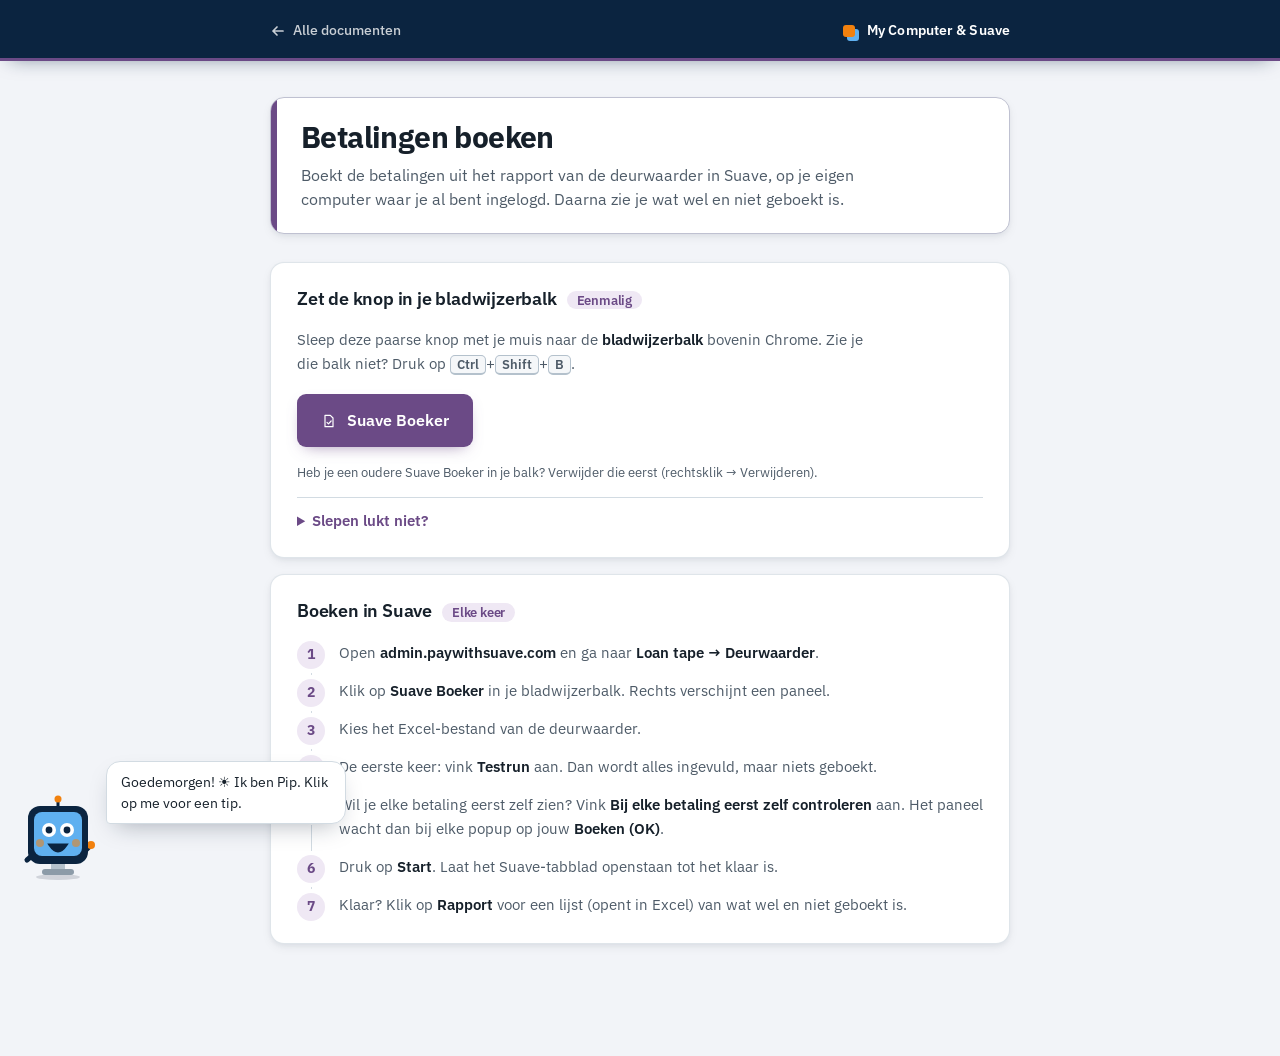
==== betalingen-boeken.html @ d3b6018f "Add Pip mascot, card tilt, search and keyboard shortcuts" ====
<!DOCTYPE html>
<html lang="nl">
<head>
<meta charset="UTF-8">
<meta name="viewport" content="width=device-width, initial-scale=1.0">
<title>Betalingen boeken</title>
<link rel="preconnect" href="https://fonts.googleapis.com">
<link rel="preconnect" href="https://fonts.gstatic.com" crossorigin>
<link href="https://fonts.googleapis.com/css2?family=IBM+Plex+Sans:wght@400;500;600;700&display=swap" rel="stylesheet">
<link rel="stylesheet" href="site.css">
<style>
  body{ --page-width:780px; }
  .section-title .tag{
    font-size:12.5px; font-weight:600; color:var(--tool);
    background:var(--tool-soft); border-radius:999px; padding:1px 10px;
  }
  .section p{ margin:0 0 12px; color:var(--ink-soft); line-height:1.6; max-width:64ch; }
  .section b{ color:var(--ink); font-weight:600; }
  kbd{ font-family:inherit; font-size:13px; font-weight:600; background:var(--surface-2); border:1px solid var(--line-strong); border-bottom-width:2px; border-radius:5px; padding:0 6px; }

  .bm{
    display:inline-flex; align-items:center; gap:10px;
    margin:6px 0 10px; padding:13px 22px;
    border-radius:var(--radius-sm);
    background:var(--tool); color:#fff;
    font-weight:600; font-size:15.5px; text-decoration:none;
    cursor:grab; border:2px dashed transparent;
    box-shadow:0 6px 16px -8px color-mix(in srgb, var(--tool) 70%, transparent);
  }
  .bm:hover{ border-color:#fff; outline:2px dashed var(--tool); outline-offset:2px; }
  .bm:active{ cursor:grabbing; }

  details{ margin-top:14px; border-top:1px solid var(--line); padding-top:12px; }
  summary{ cursor:pointer; font-size:14.5px; font-weight:600; color:var(--tool); }
  details ol{ margin-top:10px; }
  .ok{ color:var(--ok); font-weight:600; font-size:14px; margin-left:8px; }

  .steps{ list-style:none; counter-reset:s; margin:0; padding:0; }
  .steps > li{
    counter-increment:s; position:relative;
    padding:0 0 14px 42px; color:var(--ink-soft); line-height:1.6;
  }
  .steps > li::before{
    content:counter(s);
    position:absolute; left:0; top:0;
    width:28px; height:28px; border-radius:50%;
    display:flex; align-items:center; justify-content:center;
    font-size:13.5px; font-weight:700;
    color:var(--tool); background:var(--tool-soft);
  }
  .steps > li:not(:last-child)::after{
    content:""; position:absolute; left:13.5px; top:32px; bottom:4px; width:1px; background:var(--line);
  }
  .steps > li:last-child{ padding-bottom:0; }
  details ol{ padding-left:20px; color:var(--ink-soft); line-height:1.7; }
</style>
</head>
<body data-tool="payments">
<header class="app-bar">
  <div class="app-bar-inner">
    <a class="app-back" href="index.html"><svg width="16" height="16" viewBox="0 0 16 16" fill="none" aria-hidden="true"><path d="M13 8H3M3 8L7 4M3 8L7 12" stroke="currentColor" stroke-width="1.7" stroke-linecap="round" stroke-linejoin="round"/></svg>Alle documenten</a>
    <span class="app-brand"><span class="app-mark" aria-hidden="true"></span>My Computer &amp; Suave</span>
  </div>
</header>
<main class="page">
  <div class="page-head">
    <h1>Betalingen boeken</h1>
    <p>Boekt de betalingen uit het rapport van de deurwaarder in Suave, op je eigen computer waar je al bent ingelogd. Daarna zie je wat wel en niet geboekt is.</p>
  </div>

  <section class="section">
    <h2 class="section-title">Zet de knop in je bladwijzerbalk <span class="tag">Eenmalig</span></h2>
    <p>Sleep deze paarse knop met je muis naar de <b>bladwijzerbalk</b> bovenin Chrome. Zie je die balk niet? Druk op <kbd>Ctrl</kbd>+<kbd>Shift</kbd>+<kbd>B</kbd>.</p>
    <a class="bm" id="bm" href="javascript:(()%20%3D%3E%20%7B%0Aif%20(window.__suaveBooker)%20%7B%20window.__suaveBooker.show()%3B%20return%3B%20%7D%0Aconst%20sleep%20%3D%20ms%20%3D%3E%20new%20Promise(r%20%3D%3E%20setTimeout(r%2C%20ms))%3B%0Aconst%20vis%20%3D%20el%20%3D%3E%20%7B%0Aif%20(!el)%20return%20false%3B%0Aconst%20r%20%3D%20el.getBoundingClientRect()%3B%0Areturn%20r.width%20%3E%200%20%26%26%20r.height%20%3E%200%20%26%26%20getComputedStyle(el).visibility%20!%3D%3D%20%22hidden%22%3B%0A%7D%3B%0Aconst%20txt%20%3D%20el%20%3D%3E%20(el.innerText%20%7C%7C%20el.value%20%7C%7C%20%22%22).trim()%3B%0Aconst%20BTN%20%3D%20%22button%2C%20a.vs-button%2C%20.vs-button%2C%20%5Btype%3Dsubmit%5D%2C%20%5Brole%3Dbutton%5D%22%3B%0Aconst%20findBtn%20%3D%20(re%2C%20root%20%3D%20document)%20%3D%3E%20%5B...root.querySelectorAll(BTN)%5D.find(b%20%3D%3E%20vis(b)%20%26%26%20re.test(txt(b)))%3B%0Aconst%20findAny%20%3D%20(re%2C%20sel)%20%3D%3E%20%7B%0Aconst%20all%20%3D%20%5B...document.querySelectorAll(sel)%5D.filter(e%20%3D%3E%20vis(e)%20%26%26%20re.test(txt(e)))%3B%0Aconst%20deepest%20%3D%20all.find(e%20%3D%3E%20!all.some(o%20%3D%3E%20o%20!%3D%3D%20e%20%26%26%20e.contains(o)))%3B%0Areturn%20deepest%20%3F%20(deepest.closest(%22a%2C%20button%22)%20%7C%7C%20deepest)%20%3A%20null%3B%0A%7D%3B%0Aasync%20function%20waitFor(fn%2C%20timeout%20%3D%208000%2C%20every%20%3D%20250)%20%7B%0Aconst%20end%20%3D%20Date.now()%20%2B%20timeout%3B%0Awhile%20(Date.now()%20%3C%20end)%20%7B%20const%20v%20%3D%20fn()%3B%20if%20(v)%20return%20v%3B%20await%20sleep(every)%3B%20%7D%0Areturn%20null%3B%0A%7D%0Aconst%20valueSetter%20%3D%20Object.getOwnPropertyDescriptor(HTMLInputElement.prototype%2C%20%22value%22).set%3B%0Afunction%20setValue(el%2C%20v)%20%7B%0Ael.focus()%3B%0AvalueSetter.call(el%2C%20v)%3B%0Ael.dispatchEvent(new%20Event(%22input%22%2C%20%7B%20bubbles%3A%20true%20%7D))%3B%0Ael.dispatchEvent(new%20Event(%22change%22%2C%20%7B%20bubbles%3A%20true%20%7D))%3B%0A%7D%0Afunction%20pressKey(el%2C%20key)%20%7B%0Aconst%20code%20%3D%20key%20%3D%3D%3D%20%22Enter%22%20%3F%2013%20%3A%2027%3B%0Afor%20(const%20t%20of%20%5B%22keydown%22%2C%20%22keypress%22%2C%20%22keyup%22%5D)%0Ael.dispatchEvent(new%20KeyboardEvent(t%2C%20%7B%20key%2C%20code%3A%20key%2C%20keyCode%3A%20code%2C%20which%3A%20code%2C%20bubbles%3A%20true%20%7D))%3B%0A%7D%0Aconst%20money%20%3D%20a%20%3D%3E%20Number(a).toLocaleString(%22nl-NL%22%2C%20%7B%20minimumFractionDigits%3A%202%2C%20maximumFractionDigits%3A%202%20%7D)%3B%0Aconst%20esc%20%3D%20s%20%3D%3E%20String(s%20%3F%3F%20%22%22).replace(%2F%5B%26%3C%3E%22%5D%2Fg%2C%20c%20%3D%3E%20(%7B%20%22%26%22%3A%20%22%26amp%3B%22%2C%20%22%3C%22%3A%20%22%26lt%3B%22%2C%20%22%3E%22%3A%20%22%26gt%3B%22%2C%20&#x27;%22&#x27;%3A%20%22%26quot%3B%22%20%7D%5Bc%5D))%3B%0Aclass%20Fail%20extends%20Error%20%7B%20constructor(status%2C%20note)%20%7B%20super(note)%3B%20this.status%20%3D%20status%3B%20%7D%20%7D%0Aasync%20function%20inflate(bytes)%20%7B%0Aconst%20s%20%3D%20new%20Blob(%5Bbytes%5D).stream().pipeThrough(new%20DecompressionStream(%22deflate-raw%22))%3B%0Areturn%20new%20Uint8Array(await%20new%20Response(s).arrayBuffer())%3B%0A%7D%0Aasync%20function%20unzip(buf)%20%7B%0Aconst%20dv%20%3D%20new%20DataView(buf)%2C%20u8%20%3D%20new%20Uint8Array(buf)%2C%20td%20%3D%20new%20TextDecoder()%3B%0Alet%20e%20%3D%20-1%3B%0Afor%20(let%20i%20%3D%20buf.byteLength%20-%2022%3B%20i%20%3E%3D%20Math.max(0%2C%20buf.byteLength%20-%2065557)%3B%20i--)%0Aif%20(dv.getUint32(i%2C%20true)%20%3D%3D%3D%200x06054b50)%20%7B%20e%20%3D%20i%3B%20break%3B%20%7D%0Aif%20(e%20%3C%200)%20throw%20new%20Error(%22Dit%20is%20geen%20geldig%20Excel-bestand%20(.xlsx).%22)%3B%0Aconst%20count%20%3D%20dv.getUint16(e%20%2B%2010%2C%20true)%3B%0Alet%20off%20%3D%20dv.getUint32(e%20%2B%2016%2C%20true)%3B%0Aconst%20files%20%3D%20%7B%7D%3B%0Afor%20(let%20k%20%3D%200%3B%20k%20%3C%20count%3B%20k%2B%2B)%20%7B%0Aconst%20method%20%3D%20dv.getUint16(off%20%2B%2010%2C%20true)%2C%20csize%20%3D%20dv.getUint32(off%20%2B%2020%2C%20true)%3B%0Aconst%20nlen%20%3D%20dv.getUint16(off%20%2B%2028%2C%20true)%2C%20xlen%20%3D%20dv.getUint16(off%20%2B%2030%2C%20true)%2C%20clen%20%3D%20dv.getUint16(off%20%2B%2032%2C%20true)%3B%0Aconst%20loff%20%3D%20dv.getUint32(off%20%2B%2042%2C%20true)%3B%0Afiles%5Btd.decode(u8.subarray(off%20%2B%2046%2C%20off%20%2B%2046%20%2B%20nlen))%5D%20%3D%20%7B%20method%2C%20csize%2C%20loff%20%7D%3B%0Aoff%20%2B%3D%2046%20%2B%20nlen%20%2B%20xlen%20%2B%20clen%3B%0A%7D%0Areturn%20%7B%0Anames%3A%20Object.keys(files)%2C%0Aasync%20read(name)%20%7B%0Aconst%20f%20%3D%20files%5Bname%5D%3B%0Aif%20(!f)%20return%20null%3B%0Aconst%20start%20%3D%20f.loff%20%2B%2030%20%2B%20dv.getUint16(f.loff%20%2B%2026%2C%20true)%20%2B%20dv.getUint16(f.loff%20%2B%2028%2C%20true)%3B%0Aconst%20data%20%3D%20u8.subarray(start%2C%20start%20%2B%20f.csize)%3B%0Areturn%20td.decode(f.method%20%3D%3D%3D%200%20%3F%20data%20%3A%20await%20inflate(data))%3B%0A%7D%2C%0A%7D%3B%0A%7D%0Aconst%20xml%20%3D%20s%20%3D%3E%20new%20DOMParser().parseFromString(s%2C%20%22application%2Fxml%22)%3B%0Aconst%20colIndex%20%3D%20ref%20%3D%3E%20%7B%20let%20n%20%3D%200%3B%20for%20(const%20ch%20of%20ref.replace(%2F%5Cd%2B%2Fg%2C%20%22%22))%20n%20%3D%20n%20*%2026%20%2B%20ch.charCodeAt(0)%20-%2064%3B%20return%20n%20-%201%3B%20%7D%3B%0Aasync%20function%20readXlsx(file)%20%7B%0Aif%20(%2F%5C.xls%24%2Fi.test(file.name))%20throw%20new%20Error(%22Oud%20.xls-formaat%3A%20sla%20het%20bestand%20in%20Excel%20op%20als%20.xlsx.%22)%3B%0Aconst%20z%20%3D%20await%20unzip(await%20file.arrayBuffer())%3B%0Aconst%20ss%20%3D%20await%20z.read(%22xl%2FsharedStrings.xml%22)%3B%0Aconst%20strings%20%3D%20ss%20%3F%20%5B...xml(ss).getElementsByTagName(%22si%22)%5D.map(si%20%3D%3E%20%5B...si.getElementsByTagName(%22t%22)%5D.map(t%20%3D%3E%20t.textContent).join(%22%22))%20%3A%20%5B%5D%3B%0Aconst%20sheet%20%3D%20z.names.includes(%22xl%2Fworksheets%2Fsheet1.xml%22)%20%3F%20%22xl%2Fworksheets%2Fsheet1.xml%22%0A%3A%20z.names.filter(n%20%3D%3E%20%2F%5Exl%5C%2Fworksheets%5C%2Fsheet%5Cd%2B%5C.xml%24%2F.test(n)).sort()%5B0%5D%3B%0Aif%20(!sheet)%20throw%20new%20Error(%22Geen%20werkblad%20gevonden%20in%20dit%20bestand.%22)%3B%0Aconst%20rows%20%3D%20%5B%5D%3B%0Afor%20(const%20row%20of%20xml(await%20z.read(sheet)).getElementsByTagName(%22row%22))%20%7B%0Aconst%20vals%20%3D%20%5B%5D%3B%0Afor%20(const%20c%20of%20row.getElementsByTagName(%22c%22))%20%7B%0Aconst%20t%20%3D%20c.getAttribute(%22t%22)%2C%20v%20%3D%20c.getElementsByTagName(%22v%22)%5B0%5D%3B%0Alet%20val%20%3D%20null%3B%0Aif%20(t%20%3D%3D%3D%20%22s%22)%20val%20%3D%20strings%5BNumber(v%3F.textContent)%5D%20%3F%3F%20%22%22%3B%0Aelse%20if%20(t%20%3D%3D%3D%20%22inlineStr%22)%20val%20%3D%20%5B...c.getElementsByTagName(%22t%22)%5D.map(x%20%3D%3E%20x.textContent).join(%22%22)%3B%0Aelse%20if%20(t%20%3D%3D%3D%20%22str%22%20%7C%7C%20t%20%3D%3D%3D%20%22b%22%20%7C%7C%20t%20%3D%3D%3D%20%22e%22)%20val%20%3D%20v%20%3F%20v.textContent%20%3A%20null%3B%0Aelse%20if%20(v)%20val%20%3D%20Number(v.textContent)%3B%0Avals%5BcolIndex(c.getAttribute(%22r%22)%20%7C%7C%20%22A%22)%5D%20%3D%20val%3B%0A%7D%0Arows.push(vals)%3B%0A%7D%0Areturn%20rows%3B%0A%7D%0Aconst%20COLS%20%3D%20%7B%20dossier%3A%20%22Ons%20dossier%22%2C%20amount%3A%20%22Saldo%20af%20te%20dragen%22%2C%20date%3A%20%22Datum%20van%20betaling%22%2C%20name%3A%20%22Debiteur%22%2C%20ref%3A%20%22Uw%20referentie%22%20%7D%3B%0Aconst%20fmtDossier%20%3D%20v%20%3D%3E%20typeof%20v%20%3D%3D%3D%20%22number%22%20%3F%20v.toFixed(5)%20%3A%20String(v).trim()%3B%0Afunction%20fmtAmount(v)%20%7B%0Aif%20(typeof%20v%20%3D%3D%3D%20%22number%22)%20return%20v.toFixed(2)%3B%0Alet%20s%20%3D%20String(v).replace(%2FAWG%7C%E2%82%AC%7C%5Cs%2Fg%2C%20%22%22)%3B%0As%20%3D%20s.includes(%22%2C%22)%20%26%26%20s.includes(%22.%22)%20%3F%20s.replace(%2F%5C.%2Fg%2C%20%22%22).replace(%22%2C%22%2C%20%22.%22)%20%3A%20s.replace(%22%2C%22%2C%20%22.%22)%3B%0Aconst%20n%20%3D%20parseFloat(s)%3B%0Areturn%20isNaN(n)%20%3F%20null%20%3A%20n.toFixed(2)%3B%0A%7D%0Aconst%20fmtDate%20%3D%20v%20%3D%3E%20typeof%20v%20%3D%3D%3D%20%22number%22%0A%3F%20new%20Date(Date.UTC(1899%2C%2011%2C%2030)%20%2B%20Math.round(v)%20*%2086400000).toISOString().slice(0%2C%2010)%0A%3A%20(v%20%3D%3D%20null%20%3F%20%22%22%20%3A%20String(v))%3B%0Aasync%20function%20readPayments(file)%20%7B%0Aconst%20rows%20%3D%20await%20readXlsx(file)%3B%0Aconst%20h%20%3D%20rows.findIndex(r%20%3D%3E%20r%20%26%26%20r.some(c%20%3D%3E%20typeof%20c%20%3D%3D%3D%20%22string%22%20%26%26%20c.trim()%20%3D%3D%3D%20COLS.dossier))%3B%0Aif%20(h%20%3C%200)%20throw%20new%20Error(%60Kolom%20%22%24%7BCOLS.dossier%7D%22%20niet%20gevonden%20in%20dit%20bestand.%60)%3B%0Aconst%20head%20%3D%20rows%5Bh%5D.map(c%20%3D%3E%20(typeof%20c%20%3D%3D%3D%20%22string%22%20%3F%20c.trim()%20%3A%20c))%3B%0Aconst%20col%20%3D%20name%20%3D%3E%20head.indexOf(name)%3B%0Aif%20(col(COLS.amount)%20%3C%200)%20throw%20new%20Error(%60Kolom%20%22%24%7BCOLS.amount%7D%22%20niet%20gevonden%20in%20dit%20bestand.%60)%3B%0Aconst%20list%20%3D%20%5B%5D%3B%0Afor%20(const%20r%20of%20rows.slice(h%20%2B%201))%20%7B%0Aif%20(!r)%20continue%3B%0Aconst%20d%20%3D%20r%5Bcol(COLS.dossier)%5D%2C%20a%20%3D%20r%5Bcol(COLS.amount)%5D%3B%0Aif%20(d%20%3D%3D%20null%20%7C%7C%20d%20%3D%3D%3D%20%22%22%20%7C%7C%20a%20%3D%3D%20null%20%7C%7C%20a%20%3D%3D%3D%20%22%22)%20continue%3B%20%20%20%20%20%20%2F%2F%20slaat%20de%20TOTAAL-regel%20over%0Aconst%20amount%20%3D%20fmtAmount(a)%3B%0Aif%20(amount%20%3D%3D%3D%20null)%20continue%3B%0Alist.push(%7B%0Adossier%3A%20fmtDossier(d)%2C%20amount%2C%20date%3A%20fmtDate(r%5Bcol(COLS.date)%5D)%2C%0Aname%3A%20r%5Bcol(COLS.name)%5D%20%7C%7C%20%22%22%2C%20ref%3A%20r%5Bcol(COLS.ref)%5D%20%7C%7C%20%22%22%2C%20status%3A%20%22pending%22%2C%20note%3A%20%22%22%2C%0A%7D)%3B%0A%7D%0Aif%20(!list.length)%20throw%20new%20Error(%22Geen%20betalingen%20gevonden%20in%20dit%20bestand.%22)%3B%0Areturn%20list%3B%0A%7D%0Aconst%20SEARCH%20%3D%20%22input%5Bplaceholder%3D&#x27;Search&#x27;%20i%5D%2C%20input%5Bplaceholder%3D&#x27;Zoeken&#x27;%20i%5D%2C%20header.header-table%20.vs-con-input%20input%22%3B%0Aconst%20DIALOG%20%3D%20%22.vs-popup%2C%20.vs-dialog%2C%20%5Brole%3Ddialog%5D%2C%20.modal-dialog%22%3B%0Aconst%20listReady%20%3D%20()%20%3D%3E%0A%5B...document.querySelectorAll(%22h1%2C%20h2%2C%20h3%2C%20h4%2C%20h5%2C%20h6%2C%20div%2C%20span%2C%20p%22)%5D.some(e%20%3D%3E%20vis(e)%20%26%26%20%2F%5E%5Cs*deurwaarder%20list%5Cs*%24%2Fi.test(e.innerText%20%7C%7C%20%22%22))%0A%26%26%20%5B...document.querySelectorAll(SEARCH)%5D.some(vis)%3B%0Aconst%20searchBox%20%3D%20()%20%3D%3E%20%5B...document.querySelectorAll(SEARCH)%5D.find(vis)%3B%0Aconst%20openDialog%20%3D%20()%20%3D%3E%20%5B...document.querySelectorAll(DIALOG)%5D.filter(vis).pop()%3B%0Aasync%20function%20ensureList()%20%7B%0Aif%20(listReady())%20return%3B%0Alet%20tab%20%3D%20findBtn(%2F%5Edeurwaarder%24%2Fi)%20%7C%7C%20findAny(%2F%5Edeurwaarder%24%2Fi%2C%20%22a%2C%20li%2C%20%5Brole%3Dtab%5D%22)%3B%0Aif%20(!tab)%20%7B%0Aconst%20loan%20%3D%20findAny(%2F%5Eloan%20tape%24%2Fi%2C%20%22a%2C%20li%2C%20button%2C%20span%22)%3B%0Aif%20(loan)%20%7B%20loan.click()%3B%20await%20sleep(1500)%3B%20%7D%0Atab%20%3D%20await%20waitFor(()%20%3D%3E%20findBtn(%2F%5Edeurwaarder%24%2Fi)%20%7C%7C%20findAny(%2F%5Edeurwaarder%24%2Fi%2C%20%22a%2C%20li%2C%20%5Brole%3Dtab%5D%22)%2C%205000)%3B%0A%7D%0Aif%20(tab)%20%7B%20tab.click()%3B%20if%20(await%20waitFor(listReady%2C%208000%2C%20400))%20return%3B%20%7D%0Athrow%20new%20Fail(%22stop%22%2C%20%22De%20Deurwaarder-lijst%20staat%20niet%20open.%20Open%20in%20Suave%3A%20Loan%20tape%20%E2%86%92%20Deurwaarder%2C%20en%20druk%20opnieuw%20op%20Start.%22)%3B%0A%7D%0Aasync%20function%20chooseList(name)%20%7B%0Aconst%20b%20%3D%20findBtn(name%20%3D%3D%3D%20%22Suave%22%20%3F%20%2F%5Esuave%24%2Fi%20%3A%20%2F%5Emy%5Cs*co%5Bmn%5Dputer%24%2Fi)%3B%0Aif%20(!b)%20return%20false%3B%0Ab.click()%3B%0Aawait%20sleep(1500)%3B%0Areturn%20true%3B%0A%7D%0Afunction%20matchRows(d)%20%7B%0Aconst%20re%20%3D%20new%20RegExp(%60(%5E%7C%5B%5E0-9A-Za-z%5D)%24%7Bd.replace(%2F%5B.*%2B%3F%5E%24%7B%7D()%7C%5B%5C%5D%5C%5C%5D%2Fg%2C%20%22%5C%5C%24%26%22)%7D(%24%7C%5B%5E0-9A-Za-z%5D)%60)%3B%0Areturn%20%5B...document.querySelectorAll(%22tbody%20tr%22)%5D.filter(r%20%3D%3E%20vis(r)%20%26%26%20re.test(r.innerText))%3B%0A%7D%0Aasync%20function%20search(d)%20%7B%0Aconst%20box%20%3D%20searchBox()%3B%0Aif%20(!box)%20return%20-1%3B%0AsetValue(box%2C%20d)%3B%0ApressKey(box%2C%20%22Enter%22)%3B%0Aconst%20sb%20%3D%20findBtn(%2F%5E(search%7Czoeken)%24%2Fi)%3B%0Aif%20(sb)%20sb.click()%3B%0Aif%20(!(await%20waitFor(()%20%3D%3E%20matchRows(d).length%2C%208000%2C%20400)))%20return%200%3B%0Aawait%20sleep(500)%3B%0Areturn%20matchRows(d).length%3B%0A%7D%0Aasync%20function%20closeDialog(dlg)%20%7B%0ApressKey(document.activeElement%20%7C%7C%20document.body%2C%20%22Escape%22)%3B%0ApressKey(document%2C%20%22Escape%22)%3B%0Aawait%20sleep(300)%3B%0Aif%20(vis(dlg))%20%7B%0Aconst%20c%20%3D%20findBtn(%2F%5E(cancel%7Cannuleren%7Csluiten%7Cclose)%24%2Fi%2C%20dlg)%20%7C%7C%20dlg.querySelector(%22.vs-popup--close%2C%20.close%2C%20%5Baria-label%3DClose%5D%22)%3B%0Aif%20(c)%20c.click()%3B%0A%7D%0Aawait%20waitFor(()%20%3D%3E%20!vis(dlg)%2C%204000)%3B%0A%7D%0Aasync%20function%20bookOne(p%2C%20opts)%20%7B%0Aawait%20ensureList()%3B%0Alet%20n%20%3D%200%2C%20where%20%3D%20%22%22%3B%0Afor%20(const%20list%20of%20%5B%22Suave%22%2C%20%22Myconputer%22%5D)%20%7B%0Aconst%20switched%20%3D%20await%20chooseList(list)%3B%0Aif%20(!switched%20%26%26%20list%20%3D%3D%3D%20%22Myconputer%22)%20break%3B%0An%20%3D%20await%20search(p.dossier)%3B%0Aif%20(n%20%3D%3D%3D%20-1)%20throw%20new%20Fail(%22failed%22%2C%20%22Zoekvak%20van%20de%20Deurwaarder-lijst%20niet%20gevonden%22)%3B%0Aif%20(n%20%3E%200)%20%7B%20where%20%3D%20list%3B%20break%3B%20%7D%0A%7D%0Aif%20(!n)%20throw%20new%20Fail(%22not_found%22%2C%20%60Niet%20gevonden%20in%20Suave%20en%20Myconputer%20(gezocht%20op%20%24%7Bp.dossier%7D)%60)%3B%0Aif%20(n%20%3E%201)%20throw%20new%20Fail(%22failed%22%2C%20%60%24%7Bn%7D%20regels%20gevonden%20voor%20%24%7Bp.dossier%7D%20in%20%24%7Bwhere%7D%2C%20niet%20geboekt%20om%20fouten%20te%20voorkomen%60)%3B%0Aconst%20row%20%3D%20matchRows(p.dossier)%5B0%5D%3B%0Aconst%20add%20%3D%20findBtn(%2F%5E(add%7Ctoevoegen%7C%5C%2B)%24%2Fi%2C%20row)%3B%0Aif%20(!add)%20throw%20new%20Fail(%22failed%22%2C%20%60Gevonden%20in%20%24%7Bwhere%7D%2C%20maar%20de%20add-knop%20niet%60)%3B%0Aconst%20before%20%3D%20openDialog()%3B%0Aadd.click()%3B%0Aconst%20dlg%20%3D%20await%20waitFor(()%20%3D%3E%20%7B%20const%20d%20%3D%20openDialog()%3B%20return%20d%20%26%26%20d%20!%3D%3D%20before%20%3F%20d%20%3A%20null%3B%20%7D%2C%208000)%3B%0Aif%20(!dlg)%20throw%20new%20Fail(%22failed%22%2C%20%60Op%20add%20geklikt%20(%24%7Bwhere%7D)%2C%20maar%20er%20kwam%20geen%20popup%60)%3B%0Aawait%20sleep(300)%3B%0Aconst%20input%20%3D%20%5B...dlg.querySelectorAll(%22input%22)%5D.find(i%20%3D%3E%20vis(i)%20%26%26%20!%2Fcheckbox%7Cradio%7Chidden%7Cfile%7Cbutton%7Csubmit%2Fi.test(i.type))%3B%0Aif%20(!input)%20%7B%20await%20closeDialog(dlg)%3B%20throw%20new%20Fail(%22failed%22%2C%20%22Popup%20geopend%2C%20maar%20geen%20bedragveld%20gevonden%22)%3B%20%7D%0Aconst%20amount%20%3D%20(input.type%20%7C%7C%20%22%22).toLowerCase()%20%3D%3D%3D%20%22number%22%20%3F%20p.amount%20%3A%20p.amount.replace(%22.%22%2C%20%22%2C%22)%3B%0AsetValue(input%2C%20amount)%3B%0Aawait%20sleep(300)%3B%0Aif%20(opts.dryRun)%20%7B%20await%20sleep(700)%3B%20await%20closeDialog(dlg)%3B%20return%20%7B%20status%3A%20%22test%22%2C%20note%3A%20%60Ingevuld%20in%20%24%7Bwhere%7D%20(%24%7Bamount%7D)%2C%20OK%20niet%20gedrukt%60%20%7D%3B%20%7D%0Aif%20(opts.confirmEach)%20%7B%0Aconst%20choice%20%3D%20await%20askConfirm(p%2C%20where%2C%20amount)%3B%0Aif%20(choice%20%3D%3D%3D%20%22skip%22)%20%7B%20await%20closeDialog(dlg)%3B%20return%20%7B%20status%3A%20%22failed%22%2C%20note%3A%20%22Overgeslagen%20door%20jou%22%20%7D%3B%20%7D%0Aif%20(choice%20%3D%3D%3D%20%22stop%22)%20%7B%20await%20closeDialog(dlg)%3B%20throw%20new%20Fail(%22stop%22%2C%20%22Gestopt%22)%3B%20%7D%0Aif%20(!vis(dlg))%20return%20%7B%20status%3A%20%22check%22%2C%20note%3A%20%22De%20popup%20was%20al%20gesloten.%20Controleer%20dit%20dossier%20in%20Suave.%22%20%7D%3B%0A%7D%0Aconst%20ok%20%3D%20findBtn(%2F%5Eok%24%2Fi%2C%20dlg)%20%7C%7C%20dlg.querySelector(%22.vs-dialog-accept-button%22)%3B%0Aif%20(!ok)%20throw%20new%20Fail(%22failed%22%2C%20%22Bedrag%20ingevuld%2C%20maar%20de%20OK-knop%20niet%20gevonden%20(popup%20staat%20nog%20open)%22)%3B%0Aok.click()%3B%0Aif%20(!(await%20waitFor(()%20%3D%3E%20!vis(dlg)%2C%2010000)))%20return%20%7B%20status%3A%20%22check%22%2C%20note%3A%20%22OK%20geklikt%2C%20maar%20de%20popup%20bleef%20open.%20Controleer%20dit%20dossier%20in%20Suave.%22%20%7D%3B%0Aawait%20sleep(600)%3B%0Areturn%20%7B%20status%3A%20%22booked%22%2C%20note%3A%20%60Geboekt%20in%20%24%7Bwhere%7D%60%20%7D%3B%0A%7D%0Aconst%20host%20%3D%20document.createElement(%22div%22)%3B%0Ahost.id%20%3D%20%22suave-booker-host%22%3B%0Ahost.style.cssText%20%3D%20%22position%3Afixed%3Btop%3A12px%3Bright%3A12px%3Bz-index%3A2147483647%3B%22%3B%0Aconst%20root%20%3D%20host.attachShadow(%7B%20mode%3A%20%22open%22%20%7D)%3B%0Adocument.body.appendChild(host)%3B%0Aroot.innerHTML%20%3D%20%60%0A%3Cstyle%3E%0A*%7Bbox-sizing%3Aborder-box%7D%0A.panel%7Bwidth%3A380px%3Bmax-height%3Acalc(100vh%20-%2024px)%3Bdisplay%3Aflex%3Bflex-direction%3Acolumn%3Bbackground%3A%23FFFDF6%3Bcolor%3A%23232A3B%3B%0Aborder%3A1px%20solid%20%23DED2AE%3Bborder-radius%3A10px%3Bbox-shadow%3A0%2018px%2040px%20-16px%20rgba(35%2C42%2C59%2C.45)%3B%0Afont%3A14px%2F1.45%20-apple-system%2CBlinkMacSystemFont%2C%22Segoe%20UI%22%2CRoboto%2Csans-serif%3Boverflow%3Ahidden%7D%0A.head%7Bdisplay%3Aflex%3Balign-items%3Acenter%3Bjustify-content%3Aspace-between%3Bpadding%3A12px%2014px%3Bbackground%3A%236B4A86%3Bcolor%3A%23FFFDF6%7D%0A.head%20b%7Bfont-family%3AGeorgia%2Cserif%3Bfont-size%3A16px%7D%0A.head%20button%7Bbackground%3Atransparent%3Bborder%3A0%3Bcolor%3A%23FFFDF6%3Bfont-size%3A18px%3Bcursor%3Apointer%3Bpadding%3A0%206px%3Bline-height%3A1%7D%0A.body%7Bpadding%3A14px%3Boverflow%3Aauto%7D%0A.min%20.body%7Bdisplay%3Anone%7D%0Alabel.file%7Bdisplay%3Ablock%3Bborder%3A2px%20dashed%20%23DED2AE%3Bborder-radius%3A8px%3Bpadding%3A14px%3Btext-align%3Acenter%3Bcursor%3Apointer%7D%0Alabel.file%3Ahover%7Bborder-color%3A%236B4A86%3Bbackground%3A%23EEE7F3%7D%0Alabel.file%20input%7Bposition%3Aabsolute%3Bwidth%3A1px%3Bheight%3A1px%3Bopacity%3A0%7D%0A.sub%7Bcolor%3A%235B6178%3Bfont-size%3A12.5px%7D%0A.opts%7Bmargin%3A12px%200%3Bdisplay%3Agrid%3Bgap%3A6px%7D%0A.opts%20label%7Bdisplay%3Aflex%3Bgap%3A8px%3Balign-items%3Acenter%3Bfont-size%3A13.5px%7D%0A.opts%20input%7Baccent-color%3A%236B4A86%3Bwidth%3A16px%3Bheight%3A16px%7D%0A.btns%7Bdisplay%3Aflex%3Bgap%3A8px%7D%0A.btn%7Bflex%3A1%3Bfont%3Ainherit%3Bfont-weight%3A700%3Bborder-radius%3A6px%3Bpadding%3A9px%2012px%3Bcursor%3Apointer%3Bborder%3A1px%20solid%20%236B4A86%3Bbackground%3A%236B4A86%3Bcolor%3A%23FFFDF6%7D%0A.btn.ghost%7Bbackground%3Atransparent%3Bcolor%3A%236B4A86%7D%0A.btn%3Adisabled%7Bopacity%3A.4%3Bcursor%3Anot-allowed%7D%0A.msg%7Bmargin-top%3A10px%3Bpadding%3A9px%2011px%3Bborder-radius%3A6px%3Bbackground%3A%23F6E6E1%3Bcolor%3A%23B0472E%3Bfont-weight%3A600%3Bfont-size%3A13px%7D%0A.ask%7Bmargin-top%3A12px%3Bpadding%3A12px%3Bborder%3A2px%20solid%20%236B4A86%3Bborder-radius%3A8px%3Bbackground%3A%23EEE7F3%7D%0A.ask%20p%7Bmargin%3A0%200%2010px%7D%0A.state%7Bmargin%3A14px%200%206px%3Bfont-weight%3A600%7D%0A.bar%7Bdisplay%3Aflex%3Bheight%3A8px%3Bborder-radius%3A4px%3Boverflow%3Ahidden%3Bbackground%3A%23E7DFC7%3Bmargin-bottom%3A8px%7D%0A.bar%20i%7Bdisplay%3Ablock%3Bheight%3A100%25%7D%0A.counts%7Bdisplay%3Aflex%3Bgap%3A10px%3Bflex-wrap%3Awrap%3Bfont-size%3A12.5px%3Bmargin-bottom%3A8px%7D%0A.dot%7Bwidth%3A9px%3Bheight%3A9px%3Bborder-radius%3A50%25%3Bdisplay%3Ainline-block%3Bmargin-right%3A4px%7D%0A.rows%7Bborder%3A1px%20solid%20%23DED2AE%3Bborder-radius%3A8px%3Bbackground%3A%23fff%3Bmax-height%3A300px%3Boverflow%3Aauto%7D%0A.row%7Bpadding%3A7px%2010px%3Bborder-bottom%3A1px%20solid%20%23EFE8D3%3Bfont-size%3A12.5px%7D%0A.row%3Alast-child%7Bborder-bottom%3A0%7D%0A.row.now%7Bbackground%3A%23EEE7F3%7D%0A.top%7Bdisplay%3Aflex%3Bjustify-content%3Aspace-between%3Bgap%3A8px%7D%0A.pill%7Bfont-weight%3A700%3Bwhite-space%3Anowrap%7D%0A.note%7Bcolor%3A%235B6178%7D%0A%3Afocus-visible%7Boutline%3A3px%20solid%20%239DC1DD%3Boutline-offset%3A2px%7D%0A%3C%2Fstyle%3E%0A%3Cdiv%20class%3D%22panel%22%20id%3D%22panel%22%3E%0A%3Cdiv%20class%3D%22head%22%3E%3Cb%3EBetalingen%20boeken%3C%2Fb%3E%3Cspan%3E%3Cbutton%20id%3D%22min%22%20title%3D%22Klein%20maken%22%20aria-label%3D%22Klein%20maken%22%3E%E2%80%93%3C%2Fbutton%3E%3Cbutton%20id%3D%22close%22%20title%3D%22Sluiten%22%20aria-label%3D%22Sluiten%22%3E%C3%97%3C%2Fbutton%3E%3C%2Fspan%3E%3C%2Fdiv%3E%0A%3Cdiv%20class%3D%22body%22%3E%0A%3Clabel%20class%3D%22file%22%3E%3Cinput%20type%3D%22file%22%20id%3D%22file%22%20accept%3D%22.xlsx%22%3E%3Cb%20id%3D%22fileLabel%22%3EKies%20het%20Excel-bestand%3C%2Fb%3E%3Cdiv%20class%3D%22sub%22%20id%3D%22fileSub%22%3EKolommen%3A%20Ons%20dossier%20en%20Saldo%20af%20te%20dragen%3C%2Fdiv%3E%3C%2Flabel%3E%0A%3Cdiv%20class%3D%22opts%22%3E%0A%3Clabel%3E%3Cinput%20type%3D%22checkbox%22%20id%3D%22dry%22%3E%20Testrun%3A%20bedrag%20invullen%2C%20niet%20op%20OK%20drukken%3C%2Flabel%3E%0A%3Clabel%3E%3Cinput%20type%3D%22checkbox%22%20id%3D%22confirm%22%3E%20Bij%20elke%20betaling%20eerst%20zelf%20controleren%3C%2Flabel%3E%0A%3C%2Fdiv%3E%0A%3Cdiv%20class%3D%22btns%22%3E%3Cbutton%20class%3D%22btn%22%20id%3D%22start%22%20disabled%3EStart%3C%2Fbutton%3E%3Cbutton%20class%3D%22btn%20ghost%22%20id%3D%22stop%22%20hidden%3EStoppen%3C%2Fbutton%3E%3Cbutton%20class%3D%22btn%20ghost%22%20id%3D%22report%22%20hidden%3ERapport%3C%2Fbutton%3E%3C%2Fdiv%3E%0A%3Cdiv%20class%3D%22msg%22%20id%3D%22msg%22%20hidden%3E%3C%2Fdiv%3E%0A%3Cdiv%20class%3D%22ask%22%20id%3D%22ask%22%20hidden%3E%3Cp%20id%3D%22askText%22%3E%3C%2Fp%3E%3Cdiv%20class%3D%22btns%22%3E%3Cbutton%20class%3D%22btn%22%20id%3D%22askOk%22%3EBoeken%20(OK)%3C%2Fbutton%3E%3Cbutton%20class%3D%22btn%20ghost%22%20id%3D%22askSkip%22%3EOverslaan%3C%2Fbutton%3E%3Cbutton%20class%3D%22btn%20ghost%22%20id%3D%22askStop%22%3EStop%3C%2Fbutton%3E%3C%2Fdiv%3E%3C%2Fdiv%3E%0A%3Cdiv%20id%3D%22results%22%20hidden%3E%0A%3Cdiv%20class%3D%22state%22%20id%3D%22state%22%3E%3C%2Fdiv%3E%0A%3Cdiv%20class%3D%22bar%22%20id%3D%22bar%22%3E%3C%2Fdiv%3E%0A%3Cdiv%20class%3D%22counts%22%20id%3D%22counts%22%3E%3C%2Fdiv%3E%0A%3Cdiv%20class%3D%22rows%22%20id%3D%22rows%22%3E%3C%2Fdiv%3E%0A%3C%2Fdiv%3E%0A%3C%2Fdiv%3E%0A%3C%2Fdiv%3E%60%3B%0Aconst%20%24%20%3D%20id%20%3D%3E%20root.getElementById(id)%3B%0Aconst%20STATUS%20%3D%20%7B%0Apending%3A%20%5B%22Wacht%22%2C%20%22%238a8f9e%22%5D%2C%20busy%3A%20%5B%22Bezig%E2%80%A6%22%2C%20%22%236B4A86%22%5D%2C%20booked%3A%20%5B%22Geboekt%22%2C%20%22%232E7D6B%22%5D%2C%20test%3A%20%5B%22Test%20OK%22%2C%20%22%232E7D6B%22%5D%2C%0Anot_found%3A%20%5B%22Niet%20gevonden%22%2C%20%22%23B0472E%22%5D%2C%20failed%3A%20%5B%22Niet%20geboekt%22%2C%20%22%23B0472E%22%5D%2C%20check%3A%20%5B%22Controleren%22%2C%20%22%231f6fa8%22%5D%2C%0A%7D%3B%0Aconst%20GROUPS%20%3D%20%5B%5B%22Geboekt%22%2C%20%5B%22booked%22%2C%20%22test%22%5D%2C%20%22%232E7D6B%22%5D%2C%20%5B%22Niet%20geboekt%22%2C%20%5B%22not_found%22%2C%20%22failed%22%5D%2C%20%22%23B0472E%22%5D%2C%20%5B%22Controleren%22%2C%20%5B%22check%22%5D%2C%20%22%231f6fa8%22%5D%5D%3B%0Alet%20payments%20%3D%20%5B%5D%2C%20fileName%20%3D%20%22%22%2C%20running%20%3D%20false%2C%20stopAsked%20%3D%20false%2C%20state%20%3D%20%22%22%3B%0Afunction%20render()%20%7B%0A%24(%22results%22).hidden%20%3D%20!payments.length%3B%0Aconst%20done%20%3D%20payments.filter(p%20%3D%3E%20!%5B%22pending%22%2C%20%22busy%22%5D.includes(p.status)).length%3B%0Aconst%20total%20%3D%20payments.reduce((s%2C%20p)%20%3D%3E%20s%20%2B%20Number(p.amount)%2C%200)%3B%0A%24(%22state%22).textContent%20%3D%20%60%24%7Bdone%7D%20van%20%24%7Bpayments.length%7D%20verwerkt.%20%24%7Bstate%7D%60%3B%0A%24(%22bar%22).innerHTML%20%3D%20GROUPS.map((%5B%2C%20st%2C%20c%5D)%20%3D%3E%20%60%3Ci%20style%3D%22width%3A%24%7B100%20*%20payments.filter(p%20%3D%3E%20st.includes(p.status)).length%20%2F%20payments.length%7D%25%3Bbackground%3A%24%7Bc%7D%22%3E%3C%2Fi%3E%60).join(%22%22)%3B%0A%24(%22counts%22).innerHTML%20%3D%20%60%3Cspan%3ETotaal%20AWG%20%24%7Bmoney(total)%7D%3C%2Fspan%3E%60%20%2B%20GROUPS.map((%5Bl%2C%20st%2C%20c%5D)%20%3D%3E%20%7B%0Aconst%20n%20%3D%20payments.filter(p%20%3D%3E%20st.includes(p.status)).length%3B%0Areturn%20n%20%7C%7C%20l%20!%3D%3D%20%22Controleren%22%20%3F%20%60%3Cspan%3E%3Ci%20class%3D%22dot%22%20style%3D%22background%3A%24%7Bc%7D%22%3E%3C%2Fi%3E%24%7Bl%7D%20%24%7Bn%7D%3C%2Fspan%3E%60%20%3A%20%22%22%3B%0A%7D).join(%22%22)%3B%0A%24(%22rows%22).innerHTML%20%3D%20payments.map(p%20%3D%3E%20%60%3Cdiv%20class%3D%22row%20%24%7Bp.status%20%3D%3D%3D%20%22busy%22%20%3F%20%22now%22%20%3A%20%22%22%7D%22%3E%3Cdiv%20class%3D%22top%22%3E%0A%3Cspan%3E%3Cb%3E%24%7Besc(p.dossier)%7D%3C%2Fb%3E%20%24%7Besc(p.name)%7D%3C%2Fspan%3E%3Cspan%3E%24%7Bmoney(p.amount)%7D%3C%2Fspan%3E%3C%2Fdiv%3E%0A%3Cdiv%20class%3D%22top%22%3E%3Cspan%20class%3D%22note%22%3E%24%7Besc(p.note)%7D%3C%2Fspan%3E%3Cspan%20class%3D%22pill%22%20style%3D%22color%3A%24%7BSTATUS%5Bp.status%5D%5B1%5D%7D%22%3E%24%7BSTATUS%5Bp.status%5D%5B0%5D%7D%3C%2Fspan%3E%3C%2Fdiv%3E%3C%2Fdiv%3E%60).join(%22%22)%3B%0Aconst%20busy%20%3D%20root.querySelector(%22.row.now%22)%3B%0Aif%20(busy)%20busy.scrollIntoView(%7B%20block%3A%20%22nearest%22%20%7D)%3B%0A%7D%0Aconst%20showMsg%20%3D%20t%20%3D%3E%20%7B%20%24(%22msg%22).textContent%20%3D%20t%3B%20%24(%22msg%22).hidden%20%3D%20!t%3B%20%7D%3B%0Alet%20decide%20%3D%20null%3B%0Afunction%20askConfirm(p%2C%20where%2C%20amount)%20%7B%0A%24(%22askText%22).innerHTML%20%3D%20%60Kijk%20naar%20de%20popup%20in%20Suave%3A%3Cbr%3E%3Cb%3E%24%7Besc(amount)%7D%3C%2Fb%3E%20voor%20%3Cb%3E%24%7Besc(p.dossier)%7D%3C%2Fb%3E%20%24%7Besc(p.name)%7D%20(%24%7Bwhere%7D).%3Cbr%3EKlopt%20het%3F%20Je%20kunt%20het%20bedrag%20in%20Suave%20ook%20nog%20aanpassen.%60%3B%0A%24(%22ask%22).hidden%20%3D%20false%3B%0A%24(%22askOk%22).focus()%3B%0Areturn%20new%20Promise(res%20%3D%3E%20%7B%20decide%20%3D%20v%20%3D%3E%20%7B%20decide%20%3D%20null%3B%20%24(%22ask%22).hidden%20%3D%20true%3B%20res(v)%3B%20%7D%3B%20%7D)%3B%0A%7D%0A%24(%22askOk%22).onclick%20%3D%20()%20%3D%3E%20decide%20%26%26%20decide(%22ok%22)%3B%0A%24(%22askSkip%22).onclick%20%3D%20()%20%3D%3E%20decide%20%26%26%20decide(%22skip%22)%3B%0A%24(%22askStop%22).onclick%20%3D%20()%20%3D%3E%20decide%20%26%26%20decide(%22stop%22)%3B%0A%24(%22file%22).onchange%20%3D%20async%20e%20%3D%3E%20%7B%0Aconst%20f%20%3D%20e.target.files%5B0%5D%3B%0Aif%20(!f%20%7C%7C%20running)%20return%3B%0AshowMsg(%22%22)%3B%0Atry%20%7B%0Apayments%20%3D%20await%20readPayments(f)%3B%0AfileName%20%3D%20f.name%3B%0A%24(%22fileLabel%22).textContent%20%3D%20f.name%3B%0A%24(%22fileSub%22).textContent%20%3D%20%60%24%7Bpayments.length%7D%20betalingen.%20Klik%20om%20een%20ander%20bestand%20te%20kiezen.%60%3B%0A%24(%22start%22).disabled%20%3D%20false%3B%20%24(%22report%22).hidden%20%3D%20true%3B%0Astate%20%3D%20%22Klaar%20om%20te%20starten.%22%3B%0Arender()%3B%0A%7D%20catch%20(err)%20%7B%20payments%20%3D%20%5B%5D%3B%20render()%3B%20%24(%22start%22).disabled%20%3D%20true%3B%20showMsg(err.message)%3B%20%7D%0A%7D%3B%0A%24(%22start%22).onclick%20%3D%20async%20()%20%3D%3E%20%7B%0Aif%20(!payments.length%20%7C%7C%20running)%20return%3B%0Aconst%20opts%20%3D%20%7B%20dryRun%3A%20%24(%22dry%22).checked%2C%20confirmEach%3A%20%24(%22confirm%22).checked%20%7D%3B%0Aif%20(!opts.dryRun%20%26%26%20!opts.confirmEach%20%26%26%20!confirm(%60%24%7Bpayments.length%7D%20betalingen%20boeken%20in%20Suave%3F%60))%20return%3B%0AshowMsg(%22%22)%3B%20running%20%3D%20true%3B%20stopAsked%20%3D%20false%3B%0A%24(%22start%22).disabled%20%3D%20true%3B%20%24(%22stop%22).hidden%20%3D%20false%3B%20%24(%22report%22).hidden%20%3D%20true%3B%20%24(%22file%22).disabled%20%3D%20true%3B%0Apayments.forEach(p%20%3D%3E%20%7B%20if%20(!%5B%22booked%22%2C%20%22check%22%5D.includes(p.status))%20%7B%20p.status%20%3D%20%22pending%22%3B%20p.note%20%3D%20%22%22%3B%20%7D%20%7D)%3B%0Atry%20%7B%0Afor%20(const%20p%20of%20payments)%20%7B%0Aif%20(stopAsked)%20break%3B%0Aif%20(p.status%20!%3D%3D%20%22pending%22)%20continue%3B%0Ap.status%20%3D%20%22busy%22%3B%20state%20%3D%20%60%24%7Bopts.dryRun%20%3F%20%22Testen%22%20%3A%20%22Boeken%22%7D%3A%20%24%7Bp.dossier%7D%60%3B%20render()%3B%0Atry%20%7B%0Aconst%20r%20%3D%20await%20bookOne(p%2C%20opts)%3B%0Ap.status%20%3D%20r.status%3B%20p.note%20%3D%20r.note%3B%0A%7D%20catch%20(err)%20%7B%0Aif%20(err.status%20%3D%3D%3D%20%22stop%22)%20%7B%20p.status%20%3D%20%22pending%22%3B%20p.note%20%3D%20%22%22%3B%20if%20(err.message%20!%3D%3D%20%22Gestopt%22)%20showMsg(err.message)%3B%20stopAsked%20%3D%20true%3B%20break%3B%20%7D%0Ap.status%20%3D%20err.status%20%7C%7C%20%22failed%22%3B%20p.note%20%3D%20err.status%20%3F%20err.message%20%3A%20%22Onverwachte%20fout%3A%20%22%20%2B%20err.message%3B%0A%7D%0Arender()%3B%0A%7D%0Astate%20%3D%20stopAsked%20%3F%20%22Gestopt.%20Druk%20op%20Start%20om%20verder%20te%20gaan.%22%20%3A%20opts.dryRun%20%3F%20%22Testrun%20klaar%2C%20er%20is%20niets%20geboekt.%22%20%3A%20%22Klaar.%22%3B%0A%7D%20finally%20%7B%0Arunning%20%3D%20false%3B%0Apayments.forEach(p%20%3D%3E%20%7B%20if%20(p.status%20%3D%3D%3D%20%22busy%22)%20p.status%20%3D%20%22pending%22%3B%20%7D)%3B%0A%24(%22start%22).disabled%20%3D%20false%3B%20%24(%22start%22).textContent%20%3D%20%22Start%22%3B%20%24(%22stop%22).hidden%20%3D%20true%3B%20%24(%22file%22).disabled%20%3D%20false%3B%20%24(%22report%22).hidden%20%3D%20false%3B%0Arender()%3B%0A%7D%0A%7D%3B%0A%24(%22stop%22).onclick%20%3D%20()%20%3D%3E%20%7B%20stopAsked%20%3D%20true%3B%20state%20%3D%20%22Stoppen%20na%20deze%20betaling%E2%80%A6%22%3B%20if%20(decide)%20decide(%22stop%22)%3B%20render()%3B%20%7D%3B%0A%24(%22report%22).onclick%20%3D%20()%20%3D%3E%20%7B%0Aconst%20line%20%3D%20a%20%3D%3E%20a.map(v%20%3D%3E%20%60%22%24%7BString(v%20%3F%3F%20%22%22).replace(%2F%22%2Fg%2C%20&#x27;%22%22&#x27;)%7D%22%60).join(%22%3B%22)%3B%0Aconst%20csv%20%3D%20%5Bline(%5B%22Dossier%22%2C%20%22Uw%20referentie%22%2C%20%22Debiteur%22%2C%20%22Datum%20van%20betaling%22%2C%20%22Bedrag%22%2C%20%22Status%22%2C%20%22Opmerking%22%5D)%2C%0A...payments.map(p%20%3D%3E%20line(%5Bp.dossier%2C%20p.ref%2C%20p.name%2C%20p.date%2C%20money(p.amount)%2C%20STATUS%5Bp.status%5D%5B0%5D%2C%20p.note%5D))%5D.join(%22%5Cr%5Cn%22)%3B%0Aconst%20a%20%3D%20document.createElement(%22a%22)%3B%0Aa.href%20%3D%20URL.createObjectURL(new%20Blob(%5B%22%5Cufeff%22%20%2B%20csv%5D%2C%20%7B%20type%3A%20%22text%2Fcsv%3Bcharset%3Dutf-8%22%20%7D))%3B%0Aa.download%20%3D%20%60%24%7BfileName.replace(%2F%5C.xlsx%3F%24%2Fi%2C%20%22%22)%7D%20-%20boekingsrapport.csv%60%3B%0Adocument.body.appendChild(a)%3B%20a.click()%3B%20a.remove()%3B%0A%7D%3B%0A%24(%22min%22).onclick%20%3D%20()%20%3D%3E%20%24(%22panel%22).classList.toggle(%22min%22)%3B%0A%24(%22close%22).onclick%20%3D%20()%20%3D%3E%20%7B%0Aif%20(running%20%26%26%20!confirm(%22Er%20wordt%20nog%20geboekt.%20Toch%20sluiten%3F%22))%20return%3B%0AstopAsked%20%3D%20true%3B%20if%20(decide)%20decide(%22stop%22)%3B%20host.remove()%3B%20delete%20window.__suaveBooker%3B%0A%7D%3B%0Awindow.__suaveBooker%20%3D%20%7B%20show%3A%20()%20%3D%3E%20%7B%20%24(%22panel%22).classList.remove(%22min%22)%3B%20%7D%20%7D%3B%0A%7D)()%3B" onclick="alert('Niet klikken, maar slepen: sleep deze knop naar je bladwijzerbalk.'); return false;">
      <svg width="16" height="16" viewBox="0 0 24 24" fill="none" aria-hidden="true"><path d="M6 3.5H14L18 7.5V20.5H6V3.5Z" stroke="currentColor" stroke-width="1.8" stroke-linejoin="round"/><path d="M9 14L11.2 16.2L15.2 12" stroke="currentColor" stroke-width="1.8" stroke-linecap="round" stroke-linejoin="round"/></svg>
      Suave Boeker
    </a>
    <div class="hint" id="dragHint" role="status" hidden style="color:var(--tool);font-weight:600">Niet klikken, maar slepen: houd de knop vast en sleep hem naar de bladwijzerbalk.</div>
    <div class="hint">Heb je een oudere Suave Boeker in je balk? Verwijder die eerst (rechtsklik → Verwijderen).</div>
    <details>
      <summary>Slepen lukt niet?</summary>
      <ol>
        <li>Klik op <button type="button" class="btn btn-secondary" id="copy" style="min-height:36px;padding:6px 14px;font-size:14px">Code kopiëren</button><span class="ok" id="copied" role="status" hidden>Gekopieerd</span></li>
        <li>Rechtsklik op de bladwijzerbalk → <b>Pagina toevoegen…</b></li>
        <li>Naam: <b>Suave Boeker</b>. Bij URL: plak de code (<kbd>Ctrl</kbd>+<kbd>V</kbd>) en klik <b>Opslaan</b>.</li>
      </ol>
    </details>
  </section>

  <section class="section">
    <h2 class="section-title">Boeken in Suave <span class="tag">Elke keer</span></h2>
    <ol class="steps">
      <li>Open <b>admin.paywithsuave.com</b> en ga naar <b>Loan tape → Deurwaarder</b>.</li>
      <li>Klik op <b>Suave Boeker</b> in je bladwijzerbalk. Rechts verschijnt een paneel.</li>
      <li>Kies het Excel-bestand van de deurwaarder.</li>
      <li>De eerste keer: vink <b>Testrun</b> aan. Dan wordt alles ingevuld, maar niets geboekt.</li>
      <li>Wil je elke betaling eerst zelf zien? Vink <b>Bij elke betaling eerst zelf controleren</b> aan. Het paneel wacht dan bij elke popup op jouw <b>Boeken (OK)</b>.</li>
      <li>Druk op <b>Start</b>. Laat het Suave-tabblad openstaan tot het klaar is.</li>
      <li>Klaar? Klik op <b>Rapport</b> voor een lijst (opent in Excel) van wat wel en niet geboekt is.</li>
    </ol>
  </section>
</main>
<script>
  // Clicking the button here would run the booker on this page; it only works from the bookmarks bar.
  document.getElementById("bm").addEventListener("click", e => {
    e.preventDefault();
    document.getElementById("dragHint").hidden = false;
  });
  document.getElementById("copy").addEventListener("click", async () => {
    try {
      await navigator.clipboard.writeText(document.getElementById("bm").getAttribute("href"));
      const ok = document.getElementById("copied");
      ok.hidden = false;
      clearTimeout(window.__copiedT); window.__copiedT = setTimeout(() => { ok.hidden = true; }, 4000);
    } catch (e) { alert("Kopiëren lukte niet. Probeer de knop te slepen."); }
  });
</script>
<script src="help-chat.js"></script>
<script src="buddy.js"></script>
</body>
</html>
---- site.css ----
/* ==========================================================================
   My Computer tools — shared styles
   Every page links this file:  <link rel="stylesheet" href="site.css">
   Each page sets its colour with <body data-tool="claim|statement|notice|lease|payments|factoring">
   ========================================================================== */

:root{
  --bg:#EDF1F4;
  --surface:#FFFFFF;
  --surface-2:#F5F7F9;
  --ink:#16202A;
  --ink-soft:#4E5B68;
  --line:#D2DBE2;
  --line-strong:#B4C1CC;
  --brand:#0F5D94;
  --brand-ink:#0A4470;
  --brand-soft:#E4EFF8;
  --accent:#F2810E;           /* My Computer orange: focus rings + help button */
  --danger:#B42318;
  --danger-soft:#FDEDEB;
  --ok:#22704F;

  /* document colours, also used on the start page */
  --t-claim:#8A6418;     --t-claim-soft:#F5EEDC;
  --t-statement:#1F6FA8; --t-statement-soft:#E6F0F8;
  --t-notice:#B0472E;    --t-notice-soft:#F8E9E4;
  --t-lease:#2E7D6B;     --t-lease-soft:#E3F1EC;
  --t-payments:#6B4A86;  --t-payments-soft:#EFE8F4;
  --t-factoring:#1D6B78; --t-factoring-soft:#E2F0F2;

  --tool:var(--brand); --tool-soft:var(--brand-soft);

  --font:"IBM Plex Sans", "Segoe UI", system-ui, -apple-system, Roboto, Helvetica, Arial, sans-serif;
  --radius:10px;
  --radius-sm:7px;
}
body[data-tool="claim"]    { --tool:var(--t-claim);     --tool-soft:var(--t-claim-soft); }
body[data-tool="statement"]{ --tool:var(--t-statement); --tool-soft:var(--t-statement-soft); }
body[data-tool="notice"]   { --tool:var(--t-notice);    --tool-soft:var(--t-notice-soft); }
body[data-tool="lease"]    { --tool:var(--t-lease);     --tool-soft:var(--t-lease-soft); }
body[data-tool="payments"] { --tool:var(--t-payments);  --tool-soft:var(--t-payments-soft); }
body[data-tool="factoring"]{ --tool:var(--t-factoring); --tool-soft:var(--t-factoring-soft); }

*,*::before,*::after{ box-sizing:border-box; }
html{ -webkit-text-size-adjust:100%; }
body{
  margin:0;
  font-family:var(--font);
  font-size:15px;
  line-height:1.5;
  color:var(--ink);
  background:var(--bg);
  min-height:100vh;
  padding:0 0 96px;
}
button, input, select, textarea{ font-family:inherit; }
a{ color:var(--brand); }
:focus-visible{ outline:3px solid var(--accent); outline-offset:2px; }
input:focus-visible, select:focus-visible, textarea:focus-visible{ outline:none; }

/* ---------- Top bar ---------- */
.app-bar{
  background:var(--surface);
  border-top:4px solid var(--tool);
  border-bottom:1px solid var(--line);
}
.app-bar-inner{
  max-width:var(--page-width, 880px);
  margin:0 auto;
  padding:12px 20px;
  display:flex;
  align-items:center;
  justify-content:space-between;
  gap:16px;
}
.app-back{
  display:inline-flex; align-items:center; gap:7px;
  color:var(--ink-soft); text-decoration:none;
  font-size:14px; font-weight:500;
  padding:6px 10px 6px 6px; margin-left:-6px;
  border-radius:6px;
}
.app-back:hover{ color:var(--ink); background:var(--surface-2); }
.app-brand{
  display:inline-flex; align-items:center; gap:8px;
  font-size:13.5px; font-weight:600; color:var(--ink-soft);
}
.app-mark{ width:10px; height:10px; border-radius:2px; background:var(--accent); box-shadow:4px 4px 0 var(--brand); margin-right:4px; }

/* ---------- Page ---------- */
.page{
  max-width:var(--page-width, 880px);
  margin:0 auto;
  padding:36px 20px 0;
}
.page-head{
  position:relative;
  padding-left:20px;
  margin:0 0 28px;
}
.page-head::before{
  content:"";
  position:absolute; left:0; top:4px; bottom:4px;
  width:5px; border-radius:3px;
  background:var(--tool);
}
.page-head h1{
  font-size:30px; line-height:1.15; font-weight:700;
  letter-spacing:-0.4px;
  margin:0 0 8px;
}
.page-head p{
  margin:0; max-width:62ch;
  color:var(--ink-soft); font-size:15.5px; line-height:1.55;
}

/* ---------- Sections ---------- */
.section{
  background:var(--surface);
  border:1px solid var(--line);
  border-radius:var(--radius);
  padding:24px 26px 26px;
  margin:0 0 16px;
}
.section > h2, .section-title{
  font-size:17px; font-weight:600; line-height:1.3;
  margin:0 0 18px;
  display:flex; align-items:baseline; gap:10px; flex-wrap:wrap;
}
.opt{
  font-size:12.5px; font-weight:500; color:var(--ink-soft);
  background:var(--surface-2); border:1px solid var(--line);
  border-radius:999px; padding:1px 9px;
}

/* ---------- Fields ---------- */
.row{ display:grid; grid-template-columns:1fr 1fr; gap:0 18px; }
label{ display:block; font-size:13.5px; font-weight:600; color:var(--ink); margin:0 0 6px; }
.hint{ font-size:13px; color:var(--ink-soft); line-height:1.5; margin-top:6px; }
input[type=text], input[type=number], input[type=date], input[type=time], input[type=email], select, textarea{
  width:100%;
  font-size:15px;
  color:var(--ink);
  background:var(--surface);
  border:1px solid var(--line-strong);
  border-radius:var(--radius-sm);
  padding:9px 12px;
  min-height:42px;
  transition:border-color .15s ease, box-shadow .15s ease;
}
input[type=number]{ font-variant-numeric:tabular-nums; }
input::placeholder, textarea::placeholder{ color:#8794A0; }
input:hover, select:hover, textarea:hover{ border-color:#8C9BA8; }
input:focus, select:focus, textarea:focus{
  outline:none;
  border-color:var(--tool);
  box-shadow:0 0 0 3px color-mix(in srgb, var(--tool) 22%, transparent);
}
input:disabled{ background:var(--surface-2); color:var(--ink-soft); }
input[type=checkbox], input[type=radio]{ accent-color:var(--tool); width:18px; height:18px; margin:0; }
input[type=file]{
  width:100%; font-size:14px; color:var(--ink-soft);
  padding:16px; border:1.5px dashed var(--line-strong); border-radius:var(--radius-sm);
  background:var(--surface-2); cursor:pointer;
}
input[type=file]:hover{ border-color:var(--tool); background:var(--tool-soft); }
input[type=file]::file-selector-button{
  font:inherit; font-size:14px; font-weight:600; margin-right:12px;
  padding:8px 14px; border-radius:6px; cursor:pointer;
  border:1px solid var(--line-strong); background:var(--surface); color:var(--ink);
}

[aria-invalid="true"]{ border-color:var(--danger) !important; background:var(--danger-soft) !important; }

/* ---------- Buttons ---------- */
.btn, button.btn{
  display:inline-flex; align-items:center; justify-content:center; gap:8px;
  font-size:15px; font-weight:600; line-height:1.2;
  padding:11px 20px; min-height:44px;
  border-radius:var(--radius-sm);
  border:1px solid transparent;
  cursor:pointer; text-decoration:none;
  transition:background-color .15s ease, border-color .15s ease, color .15s ease;
}
.btn-primary{ background:var(--brand); color:#fff; }
.btn-primary:hover{ background:var(--brand-ink); }
.btn-secondary{ background:var(--surface); color:var(--ink); border-color:var(--line-strong); }
.btn-secondary:hover{ border-color:var(--ink-soft); background:var(--surface-2); }
.btn-quiet{ background:transparent; color:var(--brand); padding-left:10px; padding-right:10px; }
.btn-quiet:hover{ background:var(--brand-soft); }
.btn-danger{ background:var(--surface); color:var(--danger); border-color:#EBB4AE; }
.btn-danger:hover{ background:var(--danger-soft); }
button:disabled, .btn[aria-disabled="true"]{ opacity:.55; cursor:default; }
.btn-wide{ width:100%; }
.actions{ display:flex; gap:10px; flex-wrap:wrap; align-items:center; margin-top:20px; }

/* ---------- Messages ---------- */
.alert-error{
  background:var(--danger-soft); color:var(--danger);
  border:1px solid #F0C2BC; border-left:4px solid var(--danger);
  border-radius:var(--radius-sm);
  padding:11px 14px; font-size:14px; line-height:1.5;
  margin-top:14px;
}
.note{
  background:var(--tool-soft);
  border:1px solid color-mix(in srgb, var(--tool) 25%, transparent);
  border-left:4px solid var(--tool);
  border-radius:var(--radius-sm);
  padding:12px 16px; font-size:14px; line-height:1.55;
}

/* ---------- Responsive / motion / print ---------- */
@media (max-width:640px){
  body{ font-size:15px; }
  .page{ padding-top:24px; }
  .page-head h1{ font-size:25px; }
  .section{ padding:20px 18px 22px; }
  .row{ grid-template-columns:1fr; }
  .app-brand{ display:none; }
}
@media (prefers-reduced-motion:reduce){
  *,*::before,*::after{ transition:none !important; animation:none !important; scroll-behavior:auto !important; }
}
@media print{
  .app-bar, .page-head{ display:none !important; }
  body{ background:#fff; padding:0; }
}

/* ==========================================================================
   Visual refresh — depth, colour and motion (layered on top of the base styles)
   ========================================================================== */
:root{
  --bg:#F2F4F8;
  --navy:#0B2440;
  --navy-2:#123A63;
  --radius:14px;
  --radius-sm:9px;
  --shadow-sm:0 1px 2px rgba(16,32,52,.06), 0 1px 3px rgba(16,32,52,.05);
  --shadow-md:0 4px 12px -2px rgba(16,32,52,.08), 0 2px 4px rgba(16,32,52,.04);
  --shadow-lg:0 18px 40px -12px rgba(16,32,52,.22), 0 4px 10px rgba(16,32,52,.06);
}
body{ background:var(--bg); }

/* Top bar: dark, branded */
.app-bar{
  background:var(--navy);
  border-top:0;
  border-bottom:0;
  box-shadow:inset 0 -3px 0 var(--tool), 0 6px 20px -10px rgba(11,36,64,.6);
  position:sticky; top:0; z-index:20;
}
.app-bar-inner{ padding:14px 20px; }
.app-back{ color:rgba(255,255,255,.78); }
.app-back:hover{ color:#fff; background:rgba(255,255,255,.1); }
.app-brand{ color:#fff; font-size:14px; letter-spacing:.1px; }
.app-mark{ width:12px; height:12px; border-radius:3px; box-shadow:4px 4px 0 #5FB0F0; }

/* Page title: soft tinted card */
.page-head{
  padding:22px 26px 22px 30px;
  background:var(--surface);
  border:1px solid color-mix(in srgb, var(--tool) 18%, var(--line));
  border-radius:var(--radius);
  box-shadow:var(--shadow-md);
  overflow:hidden;
}
.page-head::before{ top:0; bottom:0; width:6px; border-radius:0; }
.page-head h1{ letter-spacing:-0.6px; }

/* Sections: floating cards */
.section{
  border-color:color-mix(in srgb, var(--line) 70%, transparent);
  box-shadow:var(--shadow-md);
  transition:box-shadow .2s ease;
}
.section:focus-within{ box-shadow:var(--shadow-lg); }
.section > h2, .section-title{ font-size:18px; letter-spacing:-.2px; }

/* Inputs */
input[type=text], input[type=number], input[type=date], input[type=time], input[type=email], select, textarea{
  background:var(--surface-2);
  border-color:var(--line);
}
input:focus, select:focus, textarea:focus{ background:var(--surface); }

/* Buttons */
.btn, button.btn{ transition:background-color .15s ease, border-color .15s ease, color .15s ease, transform .15s ease, box-shadow .15s ease; }
.btn-primary{
  background:var(--brand);
  box-shadow:0 1px 0 rgba(255,255,255,.2) inset, 0 6px 14px -6px rgba(15,93,148,.7);
}
.btn-primary:hover{ background:var(--brand-ink); transform:translateY(-1px); box-shadow:0 10px 20px -8px rgba(15,93,148,.75); }
.btn-primary:active{ transform:translateY(0); }
.btn-secondary{ box-shadow:var(--shadow-sm); }
.btn-secondary:hover{ transform:translateY(-1px); }

@media print{
  body{ background:#fff !important; }
  .section{ box-shadow:none !important; }
}
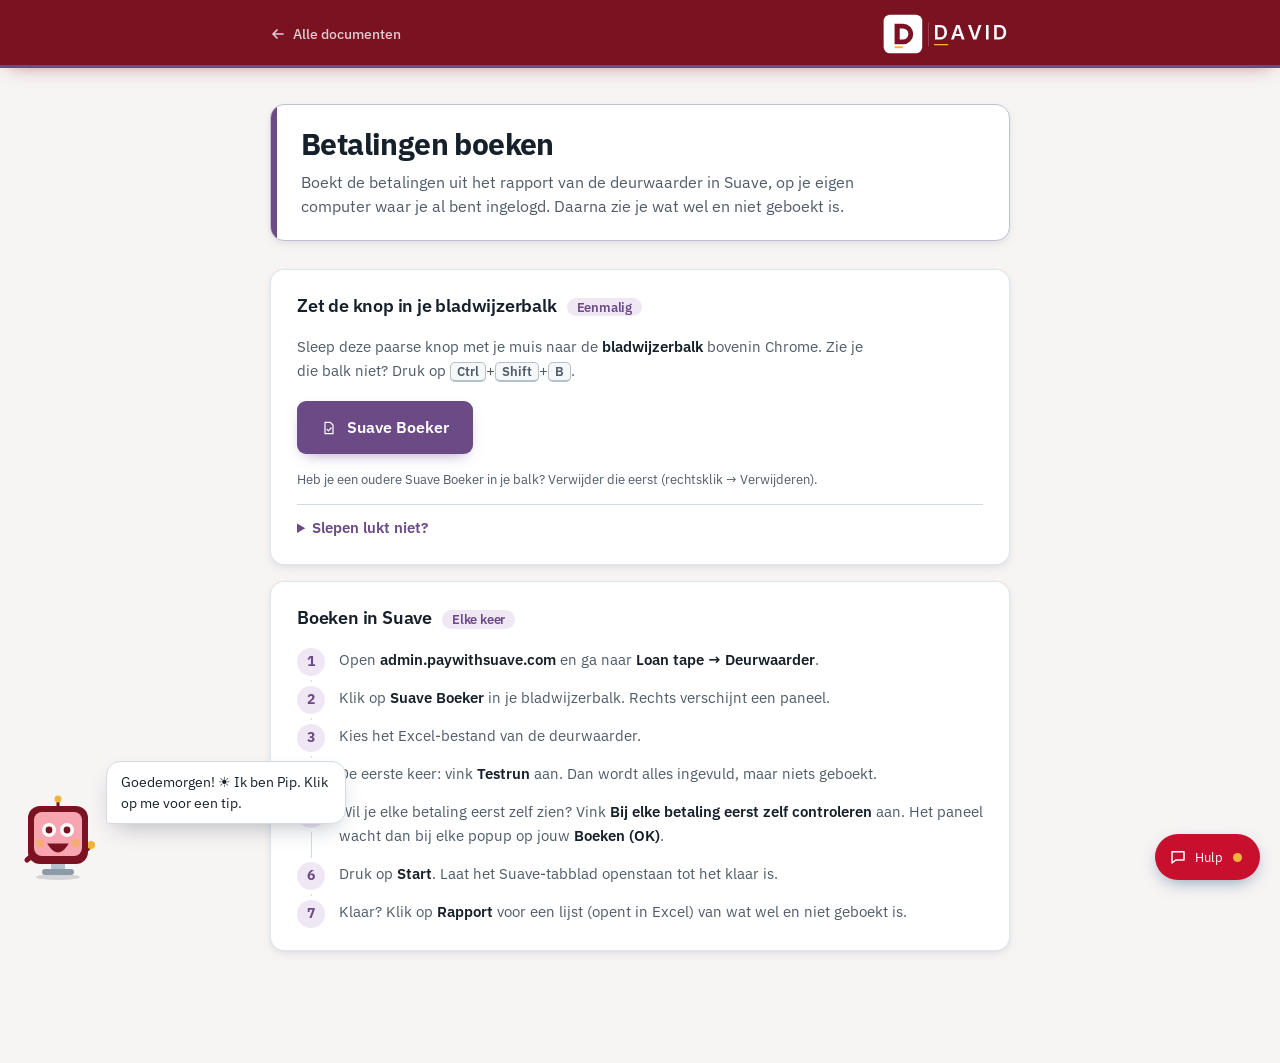
==== commit 98f738dd: "Add David logo to the top bar and as the tab icon" ====
--- a/betalingen-boeken.html
+++ b/betalingen-boeken.html
@@ -7,6 +7,7 @@
 <link rel="preconnect" href="https://fonts.googleapis.com">
 <link rel="preconnect" href="https://fonts.gstatic.com" crossorigin>
 <link href="https://fonts.googleapis.com/css2?family=IBM+Plex+Sans:wght@400;500;600;700&display=swap" rel="stylesheet">
+<link rel="icon" type="image/svg+xml" href="favicon.svg">
 <link rel="stylesheet" href="site.css">
 <style>
   body{ --page-width:780px; }
@@ -59,7 +60,7 @@
 <header class="app-bar">
   <div class="app-bar-inner">
     <a class="app-back" href="index.html"><svg width="16" height="16" viewBox="0 0 16 16" fill="none" aria-hidden="true"><path d="M13 8H3M3 8L7 4M3 8L7 12" stroke="currentColor" stroke-width="1.7" stroke-linecap="round" stroke-linejoin="round"/></svg>Alle documenten</a>
-    <span class="app-brand"><span class="app-mark" aria-hidden="true"></span>My Computer &amp; Suave</span>
+    <a class="app-brand" href="index.html" aria-label="David – startpagina"><img class="app-logo" src="logo-white.svg" alt="David" width="129" height="40"></a>
   </div>
 </header>
 <main class="page">
--- a/site.css
+++ b/site.css
@@ -12,10 +12,10 @@
   --ink-soft:#4E5B68;
   --line:#D2DBE2;
   --line-strong:#B4C1CC;
-  --brand:#0F5D94;
-  --brand-ink:#0A4470;
-  --brand-soft:#E4EFF8;
-  --accent:#F2810E;           /* My Computer orange: focus rings + help button */
+  --brand:#C8102E;
+  --brand-ink:#9E0C24;
+  --brand-soft:#FBE7EA;
+  --accent:#F2B33D;           /* gold accent: focus rings + help button */
   --danger:#B42318;
   --danger-soft:#FDEDEB;
   --ok:#22704F;
@@ -23,10 +23,10 @@
   /* document colours, also used on the start page */
   --t-claim:#8A6418;     --t-claim-soft:#F5EEDC;
   --t-statement:#1F6FA8; --t-statement-soft:#E6F0F8;
-  --t-notice:#B0472E;    --t-notice-soft:#F8E9E4;
-  --t-lease:#2E7D6B;     --t-lease-soft:#E3F1EC;
+  --t-notice:#D9772B;    --t-notice-soft:#FBEEE2;
+  --t-lease:#4F5AA8;     --t-lease-soft:#ECEDF8;
   --t-payments:#6B4A86;  --t-payments-soft:#EFE8F4;
-  --t-factoring:#1D6B78; --t-factoring-soft:#E2F0F2;
+  --t-factoring:#1F7A6A; --t-factoring-soft:#E1F1EE;
 
   --tool:var(--brand); --tool-soft:var(--brand-soft);
 
@@ -231,9 +231,9 @@
    Visual refresh — depth, colour and motion (layered on top of the base styles)
    ========================================================================== */
 :root{
-  --bg:#F2F4F8;
-  --navy:#0B2440;
-  --navy-2:#123A63;
+  --bg:#F7F4F4;
+  --navy:#7A1222;
+  --navy-2:#931A2C;
   --radius:14px;
   --radius-sm:9px;
   --shadow-sm:0 1px 2px rgba(16,32,52,.06), 0 1px 3px rgba(16,32,52,.05);
@@ -247,14 +247,14 @@
   background:var(--navy);
   border-top:0;
   border-bottom:0;
-  box-shadow:inset 0 -3px 0 var(--tool), 0 6px 20px -10px rgba(11,36,64,.6);
+  box-shadow:inset 0 -3px 0 var(--tool), 0 6px 20px -10px rgba(122,18,34,.6);
   position:sticky; top:0; z-index:20;
 }
 .app-bar-inner{ padding:14px 20px; }
 .app-back{ color:rgba(255,255,255,.78); }
 .app-back:hover{ color:#fff; background:rgba(255,255,255,.1); }
 .app-brand{ color:#fff; font-size:14px; letter-spacing:.1px; }
-.app-mark{ width:12px; height:12px; border-radius:3px; box-shadow:4px 4px 0 #5FB0F0; }
+.app-mark{ width:12px; height:12px; border-radius:3px; box-shadow:4px 4px 0 #F6A5B1; }
 
 /* Page title: soft tinted card */
 .page-head{
@@ -288,9 +288,9 @@
 .btn, button.btn{ transition:background-color .15s ease, border-color .15s ease, color .15s ease, transform .15s ease, box-shadow .15s ease; }
 .btn-primary{
   background:var(--brand);
-  box-shadow:0 1px 0 rgba(255,255,255,.2) inset, 0 6px 14px -6px rgba(15,93,148,.7);
-}
-.btn-primary:hover{ background:var(--brand-ink); transform:translateY(-1px); box-shadow:0 10px 20px -8px rgba(15,93,148,.75); }
+  box-shadow:0 1px 0 rgba(255,255,255,.2) inset, 0 6px 14px -6px rgba(200,16,46,.7);
+}
+.btn-primary:hover{ background:var(--brand-ink); transform:translateY(-1px); box-shadow:0 10px 20px -8px rgba(200,16,46,.75); }
 .btn-primary:active{ transform:translateY(0); }
 .btn-secondary{ box-shadow:var(--shadow-sm); }
 .btn-secondary:hover{ transform:translateY(-1px); }
@@ -299,3 +299,8 @@
   body{ background:#fff !important; }
   .section{ box-shadow:none !important; }
 }
+
+/* David logo in the top bar */
+.app-brand{ text-decoration:none; }
+.app-logo{ display:block; height:40px; width:auto; }
+@media (max-width:640px){ .app-brand{ display:inline-flex !important; } .app-logo{ height:34px; } }
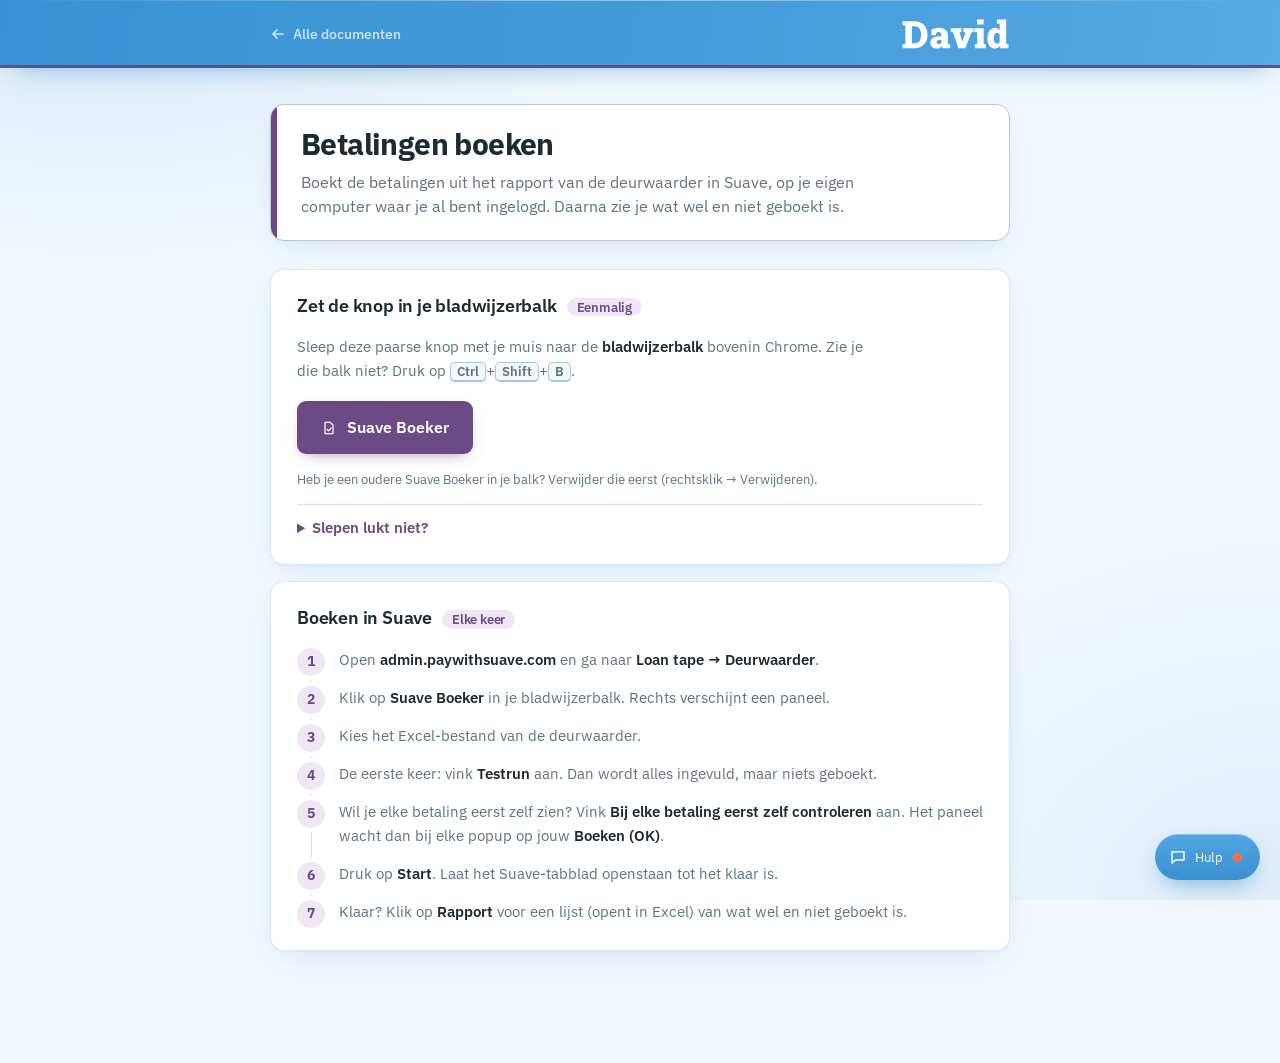
==== commit 50baa573: "Add Remaining Balance Calculator; show Pip only on the front page" ====
--- a/betalingen-boeken.html
+++ b/betalingen-boeken.html
@@ -117,6 +117,5 @@
   });
 </script>
 <script src="help-chat.js"></script>
-<script src="buddy.js"></script>
 </body>
 </html>
--- a/site.css
+++ b/site.css
@@ -5,17 +5,17 @@
    ========================================================================== */
 
 :root{
-  --bg:#EDF1F4;
+  --bg:#EAF2F9;
   --surface:#FFFFFF;
-  --surface-2:#F5F7F9;
-  --ink:#16202A;
-  --ink-soft:#4E5B68;
-  --line:#D2DBE2;
-  --line-strong:#B4C1CC;
-  --brand:#C8102E;
-  --brand-ink:#9E0C24;
-  --brand-soft:#FBE7EA;
-  --accent:#F2B33D;           /* gold accent: focus rings + help button */
+  --surface-2:#F2F8FC;
+  --ink:#1C2A36;
+  --ink-soft:#5C7286;
+  --line:#CFE0EE;
+  --line-strong:#A9C6DE;
+  --brand:#449BDA;
+  --brand-ink:#2E6FA3;
+  --brand-soft:#E3F1FB;
+  --accent:#FF6B4A;           /* gold accent: focus rings + help button */
   --danger:#B42318;
   --danger-soft:#FDEDEB;
   --ok:#22704F;
@@ -231,14 +231,14 @@
    Visual refresh — depth, colour and motion (layered on top of the base styles)
    ========================================================================== */
 :root{
-  --bg:#F7F4F4;
-  --navy:#7A1222;
-  --navy-2:#931A2C;
+  --bg:#EAF2F9;
+  --navy:#2E6FA3;
+  --navy-2:#449BDA;
   --radius:14px;
   --radius-sm:9px;
-  --shadow-sm:0 1px 2px rgba(16,32,52,.06), 0 1px 3px rgba(16,32,52,.05);
-  --shadow-md:0 4px 12px -2px rgba(16,32,52,.08), 0 2px 4px rgba(16,32,52,.04);
-  --shadow-lg:0 18px 40px -12px rgba(16,32,52,.22), 0 4px 10px rgba(16,32,52,.06);
+  --shadow-sm:0 1px 2px rgba(28,42,54,.06), 0 1px 3px rgba(28,42,54,.05);
+  --shadow-md:0 4px 12px -2px rgba(28,42,54,.08), 0 2px 4px rgba(28,42,54,.04);
+  --shadow-lg:0 18px 40px -12px rgba(28,42,54,.22), 0 4px 10px rgba(28,42,54,.06);
 }
 body{ background:var(--bg); }
 
@@ -247,14 +247,14 @@
   background:var(--navy);
   border-top:0;
   border-bottom:0;
-  box-shadow:inset 0 -3px 0 var(--tool), 0 6px 20px -10px rgba(122,18,34,.6);
+  box-shadow:inset 0 -3px 0 var(--tool), 0 6px 20px -10px rgba(46,111,163,.6);
   position:sticky; top:0; z-index:20;
 }
 .app-bar-inner{ padding:14px 20px; }
 .app-back{ color:rgba(255,255,255,.78); }
 .app-back:hover{ color:#fff; background:rgba(255,255,255,.1); }
 .app-brand{ color:#fff; font-size:14px; letter-spacing:.1px; }
-.app-mark{ width:12px; height:12px; border-radius:3px; box-shadow:4px 4px 0 #F6A5B1; }
+.app-mark{ width:12px; height:12px; border-radius:3px; box-shadow:4px 4px 0 #BFE0F6; }
 
 /* Page title: soft tinted card */
 .page-head{
@@ -288,9 +288,9 @@
 .btn, button.btn{ transition:background-color .15s ease, border-color .15s ease, color .15s ease, transform .15s ease, box-shadow .15s ease; }
 .btn-primary{
   background:var(--brand);
-  box-shadow:0 1px 0 rgba(255,255,255,.2) inset, 0 6px 14px -6px rgba(200,16,46,.7);
-}
-.btn-primary:hover{ background:var(--brand-ink); transform:translateY(-1px); box-shadow:0 10px 20px -8px rgba(200,16,46,.75); }
+  box-shadow:0 1px 0 rgba(255,255,255,.2) inset, 0 6px 14px -6px rgba(68,155,218,.7);
+}
+.btn-primary:hover{ background:var(--brand-ink); transform:translateY(-1px); box-shadow:0 10px 20px -8px rgba(68,155,218,.75); }
 .btn-primary:active{ transform:translateY(0); }
 .btn-secondary{ box-shadow:var(--shadow-sm); }
 .btn-secondary:hover{ transform:translateY(-1px); }
@@ -304,3 +304,60 @@
 .app-brand{ text-decoration:none; }
 .app-logo{ display:block; height:40px; width:auto; }
 @media (max-width:640px){ .app-brand{ display:inline-flex !important; } .app-logo{ height:34px; } }
+
+/* ==========================================================================
+   Suave blue — based on the logo blue #439BDA
+   ========================================================================== */
+:root{
+  --brand:#439BDA;
+  --brand-ink:#2F84C6;
+  --brand-soft:#E6F2FC;
+  --navy:#439BDA;
+  --navy-2:#5AABE3;
+  --bg:#F1F7FD;
+  --grad-bar:linear-gradient(100deg, #3A92D4 0%, #439BDA 50%, #57AAE3 100%);
+  --grad-btn:linear-gradient(180deg, #52A7E2 0%, #3990D2 100%);
+  --grad-btn-hover:linear-gradient(180deg, #439BDA 0%, #2F84C6 100%);
+}
+body{
+  background:
+    radial-gradient(900px 500px at 8% -5%, rgba(67,155,218,.16), transparent 60%),
+    radial-gradient(800px 600px at 100% 100%, rgba(67,155,218,.10), transparent 60%),
+    var(--bg);
+  background-attachment:fixed;
+}
+a{ color:var(--brand-ink); }
+
+.app-bar{
+  background:var(--grad-bar);
+  box-shadow:inset 0 -3px 0 var(--tool), 0 10px 28px -14px rgba(47,132,198,.65);
+}
+.app-bar::after{
+  content:""; position:absolute; left:0; right:0; top:0; height:1px;
+  background:linear-gradient(90deg, transparent, rgba(255,255,255,.45), transparent);
+}
+
+.btn-primary{
+  background:var(--grad-btn);
+  box-shadow:0 1px 0 rgba(255,255,255,.3) inset, 0 8px 18px -8px rgba(57,144,210,.75);
+}
+.btn-primary:hover{
+  background:var(--grad-btn-hover);
+  box-shadow:0 1px 0 rgba(255,255,255,.25) inset, 0 12px 24px -10px rgba(47,132,198,.8);
+}
+
+.section, .page-head{
+  box-shadow:0 1px 2px rgba(47,132,198,.06), 0 10px 28px -16px rgba(47,132,198,.30);
+}
+.section:focus-within{ box-shadow:0 1px 2px rgba(47,132,198,.07), 0 18px 40px -18px rgba(47,132,198,.40); }
+
+input:focus, select:focus, textarea:focus{
+  border-color:var(--brand);
+  box-shadow:0 0 0 3px rgba(67,155,218,.22);
+}
+
+#mchat-root .mchat-btn{
+  background:var(--grad-btn);
+  box-shadow:0 1px 0 rgba(255,255,255,.3) inset, 0 10px 24px -8px rgba(47,132,198,.6);
+}
+#mchat-root .mchat-btn:hover{ background:var(--grad-btn-hover); }
